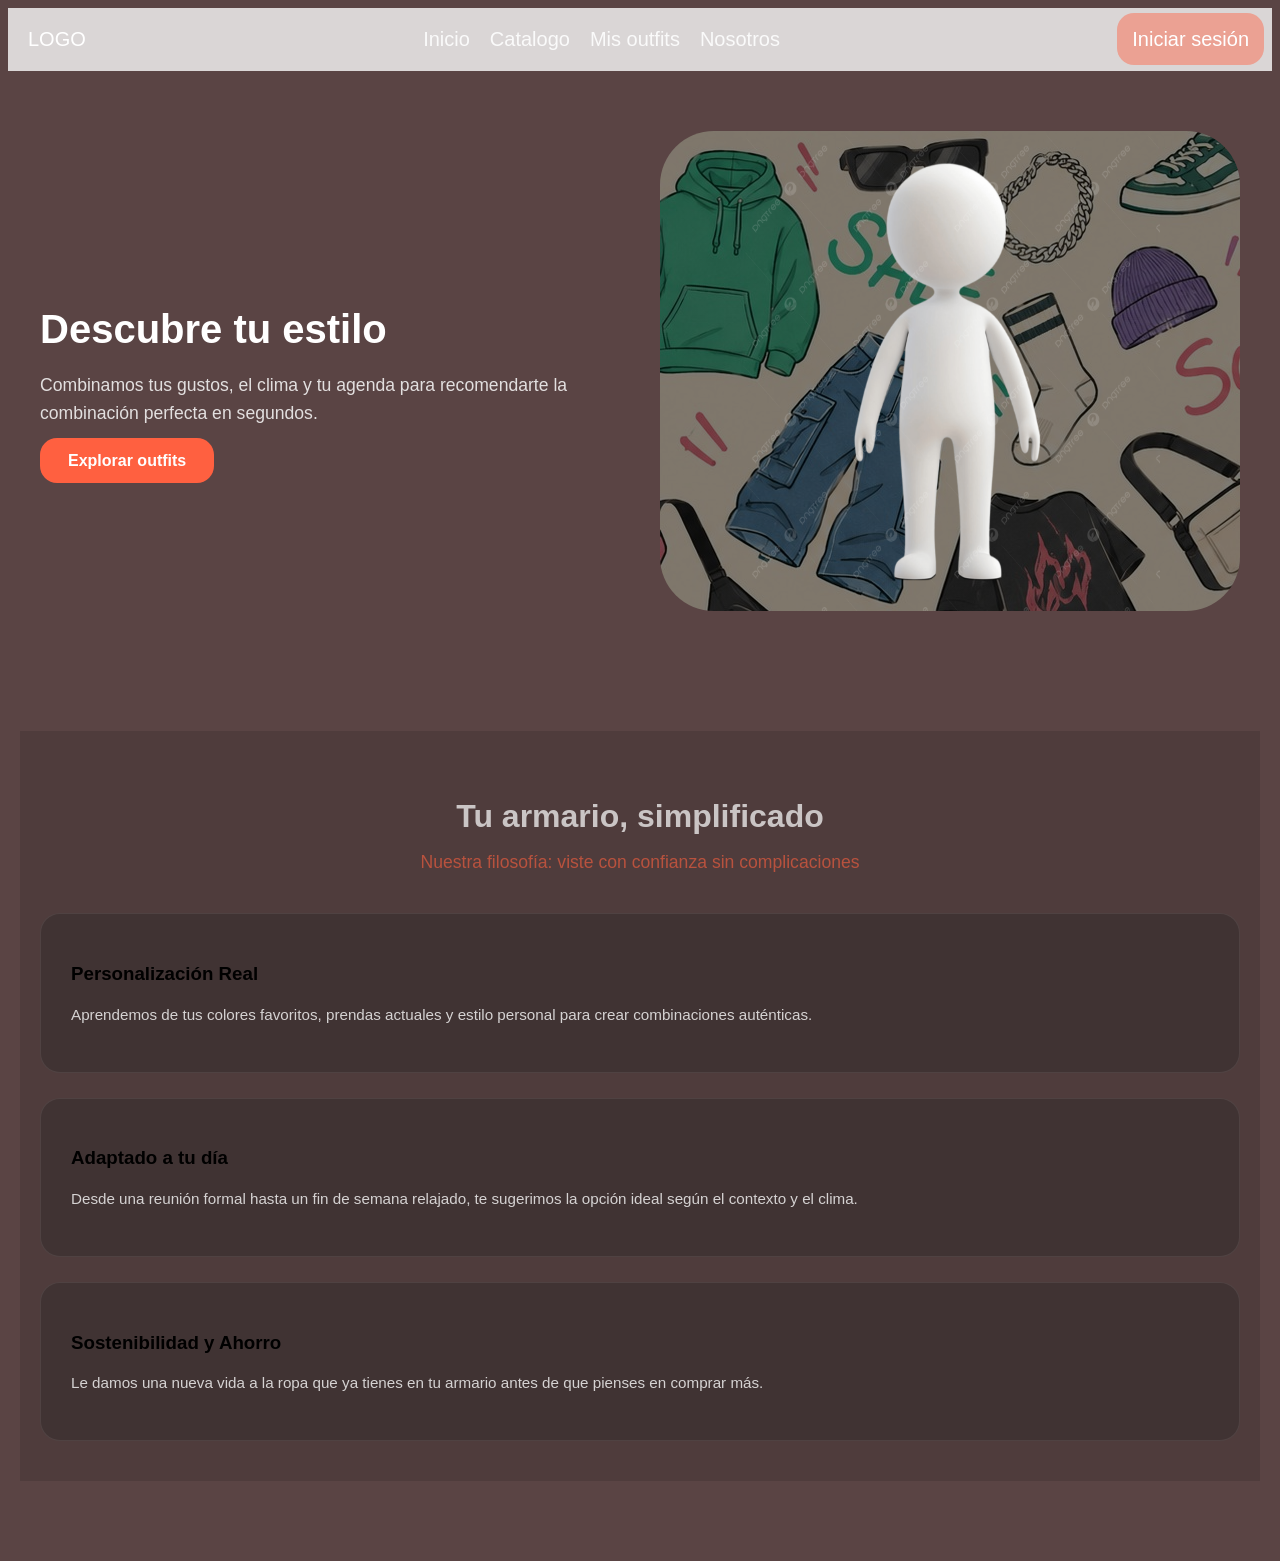
==== index.html @ 8ab4f43d "Trabajo-grupal" ====
<!DOCTYPE html>

<!-- Etiqueta para escribir en el idioma inglés -->
<html lang="en">


<!-- Etiqueta para información del navegador -->
<head>
		<!-- Etiqueta para caracteres especiales  -->
    <meta charset="UTF-8">
    
    <!-- Etiqueta para contenido adaptable -->
    <meta name="viewport" content="width=device-width, initial-scale=1.0">
    
    <!-- Etiqueta para el título de la página web  -->
    <title>VISTE</title>
    
    <!-- Etiqueta para cargar fuentes-->
    <link rel="preconnect" href="https://fonts.googleapis.com">
    <link rel="preconnect" href="https://fonts.gstatic.com" crossorigin>
    <link href="https://fonts.googleapis.com/css2?family=Lato:ital,wght@0,100;0,300;0,400;0,700;0,900;1,100;1,300;1,400;1,700;1,900&family=Roboto:ital,wght@0,100..900;1,100..900&display=swap" rel="stylesheet">
    
    <!-- Etiqueta para cargar hoja de estilos CSS -->
    <link rel="stylesheet" href=./src/css/normalize.css">
    
    <!-- Etiqueta para restablecer estilos de los navegadores -->
    <link rel="stylesheet" href="./src/css/styles.css">
    
    <!-- Etiqueta para cargar un favicon-->
    <link rel="shortcut icon" href="https://cdn-icons-png.flaticon.com/512/877/877669.png" type="image/x-icon">
    
</head>

<body>
    <header class="navbar">
        <a href="#" class="logo">LOGO</a>
        <nav class="nav-links">
            <a href="#">Inicio</a>
            <a href="#">Catalogo</a>
            <a href="#">Mis outfits</a>
            <a href="#">Nosotros</a>
        </nav>
        <div class="nav-cta">
            <a href="#" class="btn-login">Iniciar sesión</a>
        </div>
    </header>

    <!-- Start - Section Main -->
<!-- Start - Main Content -->
    <main>
        <!-- Hero Section -->
        <section class="hero">
            <div class="hero-content">
                <div class="hero-text">
                    <h1 class="hero-title">Descubre tu estilo </h1>
                    <p class="hero-description">
                        Combinamos tus gustos, el clima y tu agenda para recomendarte la combinación perfecta en segundos.
                    </p>
                    <a href="#" class="button hero-button">Explorar outfits</a>
                </div>
        
            </div>

            <div class="hero-img">
                <img src="./src/images/humano1.png" alt="Modelo con outfit recomendado" loading="lazy">
            </div>
        </section>

        <!-- About Section (Filosofía VISTE) -->
        <section class="about" id="nosotros">
            <div class="about-header">
                <h2>Tu armario, simplificado</h2>
                <p>Nuestra filosofía: viste con confianza sin complicaciones</p>
            </div>

            <div class="about-grid">
                <div class="about-card">
                    <h3>Personalización Real</h3>
                    <p>Aprendemos de tus colores favoritos, prendas actuales y estilo personal para crear combinaciones auténticas.</p>
                </div>

                <div class="about-card">
                    <h3>Adaptado a tu día</h3>
                    <p>Desde una reunión formal hasta un fin de semana relajado, te sugerimos la opción ideal según el contexto y el clima.</p>
                </div>

                <div class="about-card">
                    <h3>Sostenibilidad y Ahorro</h3>
                    <p>Le damos una nueva vida a la ropa que ya tienes en tu armario antes de que pienses en comprar más.</p>
                </div>
            </div>
        </section>
    </main>
    <!-- End - Main Content -->
    <!-- End - Section Main -->

</body>
</html>
---- src/css/styles.css ----
:root {
    --color1: 59, 47, 47;
    --color2: 90, 68, 68;
    --color3: 255, 96, 64;
    --color4: 250, 250, 250;
    --color5: 255, 255, 255;
    --fuentePrincipal: "Poppins", sans-serif;
    --fuenteSecundaria: "Lato", sans-serif;
}


body {
    font-family: var(--fuentePrincipal);
    background-color: rgb(var(--color2));
}
.navbar {
    background-color: rgba(var(--color4), 0.80);
    padding: 20px;
    border-radius: 0px, 23px;
    font-size: 20px;
    display:flex;
    align-items: center;
    justify-content:space-between;
}

.navbar a {
    color: rgb(var(--color5));
    text-decoration: none;
}

.navbar a:visited {
    color: rgb(var(--color3));
}

.nav-links {
    color: var(--color2);
    display: flex;
    gap: 20px;

}

.nav-links a {
    color: rgb(var(--color4));
    text-decoration: none;
}

.nav-links a:visited {
    color: rgb(var(--color4));
}

.navbar a:hover {
    color: rgb(var(--color3));
}

.btn-login {
    border-radius: 17px;
    padding: 15px;
    margin-right:-12px ;
    background-color: rgba(var(--color3), 0.45);
}
.btn-login a:hover {
    color: rgb(var(--color5));
}
.nav-cta a:visited{
    color: rgb(var(--color5));

}

/* ================================
SECCIÓN MAIN (HERO) & ABOUT
================================ */
.hero {
    padding: 60px 20px;
    display: grid;
    grid-template-columns: 1fr 1fr;
    gap: 40px;
    align-items: center;
    max-width: 1200px;
    margin: 0 auto;

}

.hero-content {
    display: flex;
    flex-direction: column;
    gap: 30px;

}

.hero-title {
    color: rgb(var(--color5));
    font-size: 2.5rem;
    line-height: 1.2;
    margin-bottom: 15px;
}

.hero-description {
    color: rgba(var(--color4), 0.85);
    font-size: 1.1rem;
    line-height: 1.6;
    margin-bottom: 25px;
}

.hero-button {
    background-color: rgb(var(--color3));
    color: rgb(var(--color5));
    padding: 14px 28px;
    border-radius: 17px;
    text-decoration: none;
    font-weight: bold;
}

    

.hero-img {
    display: flex;
    justify-content: center;
    border-radius:54px ;
    background: linear-gradient(rgba(0, 0, 0, 0.5), rgba(0, 0, 0, 0.5)), url('/src/images/fondo.jpeg');}


.hero-img img {
    width: 100%;
    max-width: 420px;
    height: 480px;
    border-radius: 24px;
    opacity: 100%;
}


/* ================================
   SECCIÓN ABOUT (FILOSOFÍA)
   ================================ */
.about {
    max-width: 1200px;
    margin: 60px auto 80px;
    padding: 40px 20px;
    background-color: rgba(var(--color1), 0.35);
}

.about-header {
    text-align: center;
    margin-bottom: 40px;
}

.about-header h2 {
    color: rgba(var(--color5),0.70);
    font-size: 2rem;
    margin-bottom: 10px;
}

.about-header p {
    color: rgba(var(--color3),0.60);
    font-size: 1.1rem;
}

.about-grid {
    display: grid;
    gap: 25px;
}

.about-card {
    background-color: rgba(var(--color1), 0.7);
    padding: 30px;
    border-radius: 20px;
    border: 1px solid rgba(var(--color4), 0.08);
}



.about-card p {
    color: rgba(var(--color4), 0.8);
    line-height: 1.5;
    font-size: 0.95rem;
}

/* Responsive para pantallas pequeñas */
@media (max-width: 768px) {
    .hero {
        grid-template-columns: 1fr;
        text-align: center;
    }
    
    .hero-button {
        align-self: center;
    }

    .hero-services {
        justify-content: center;
    }
}
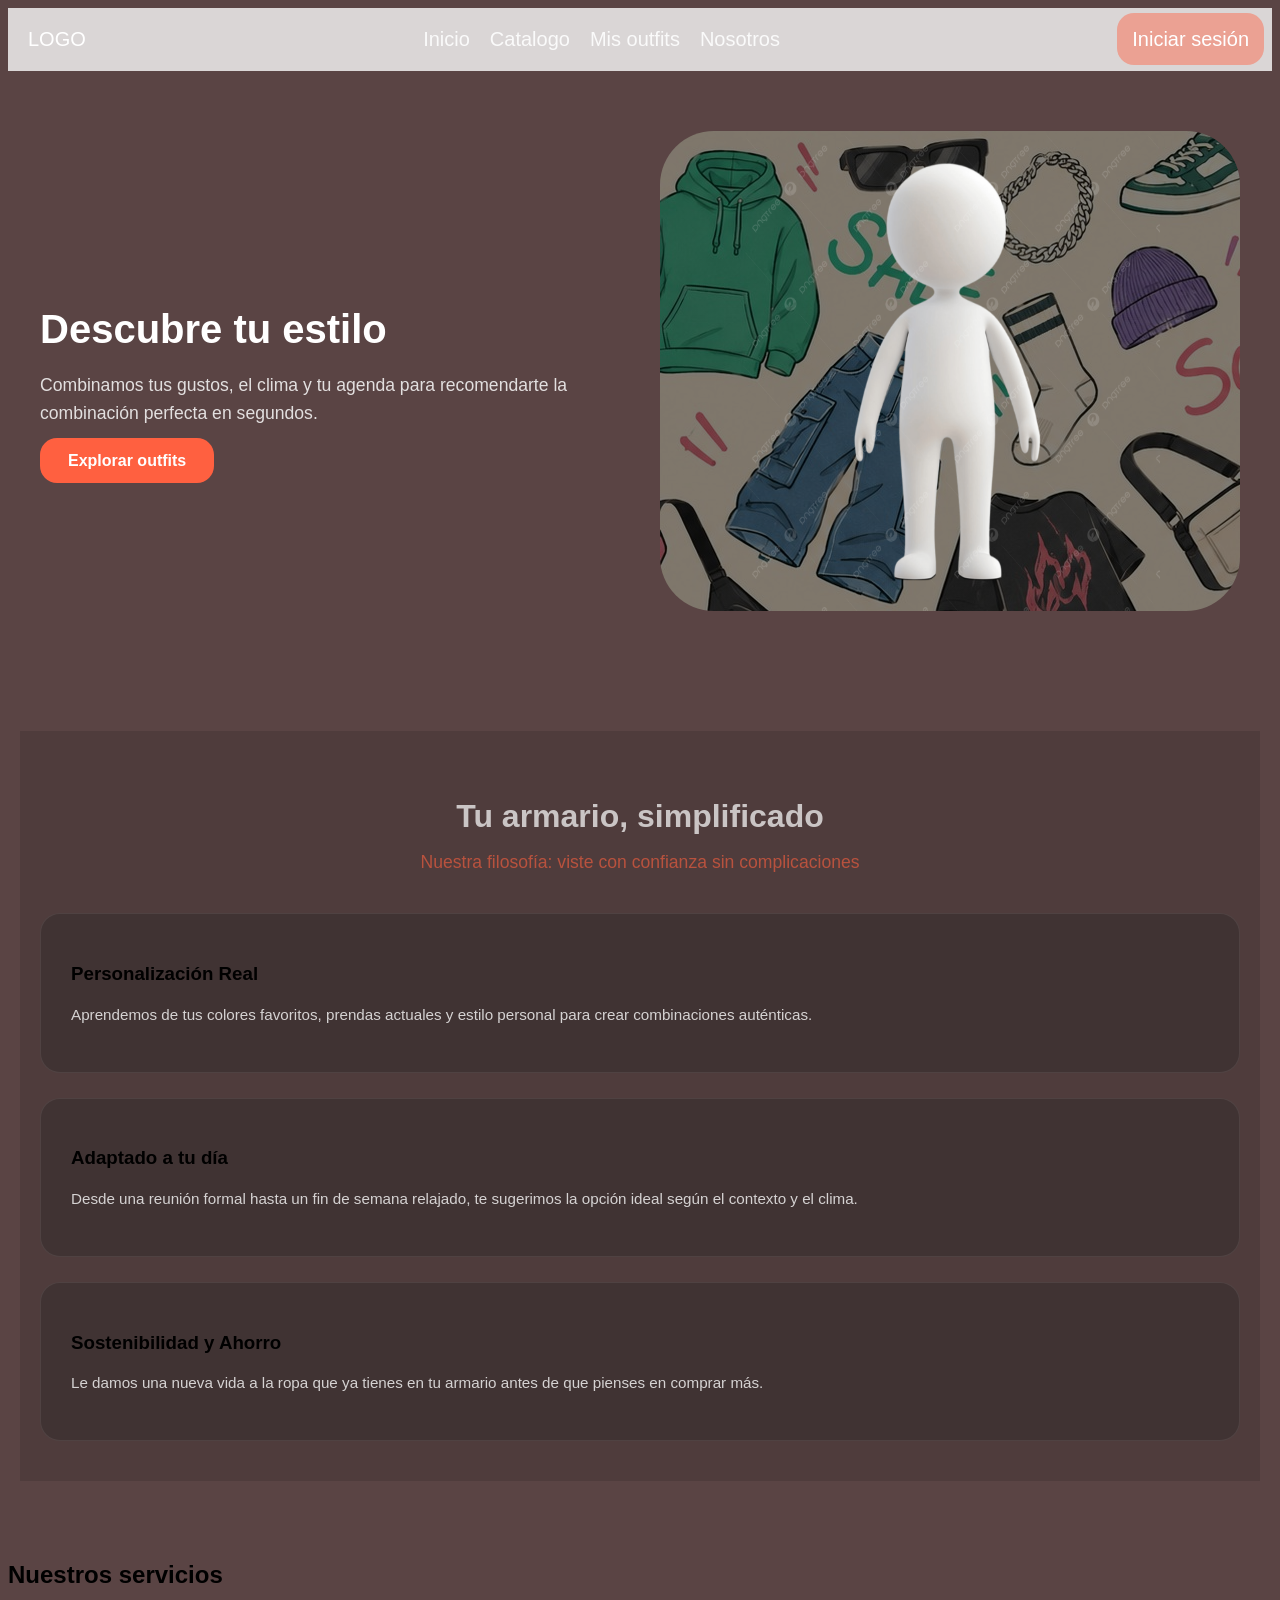
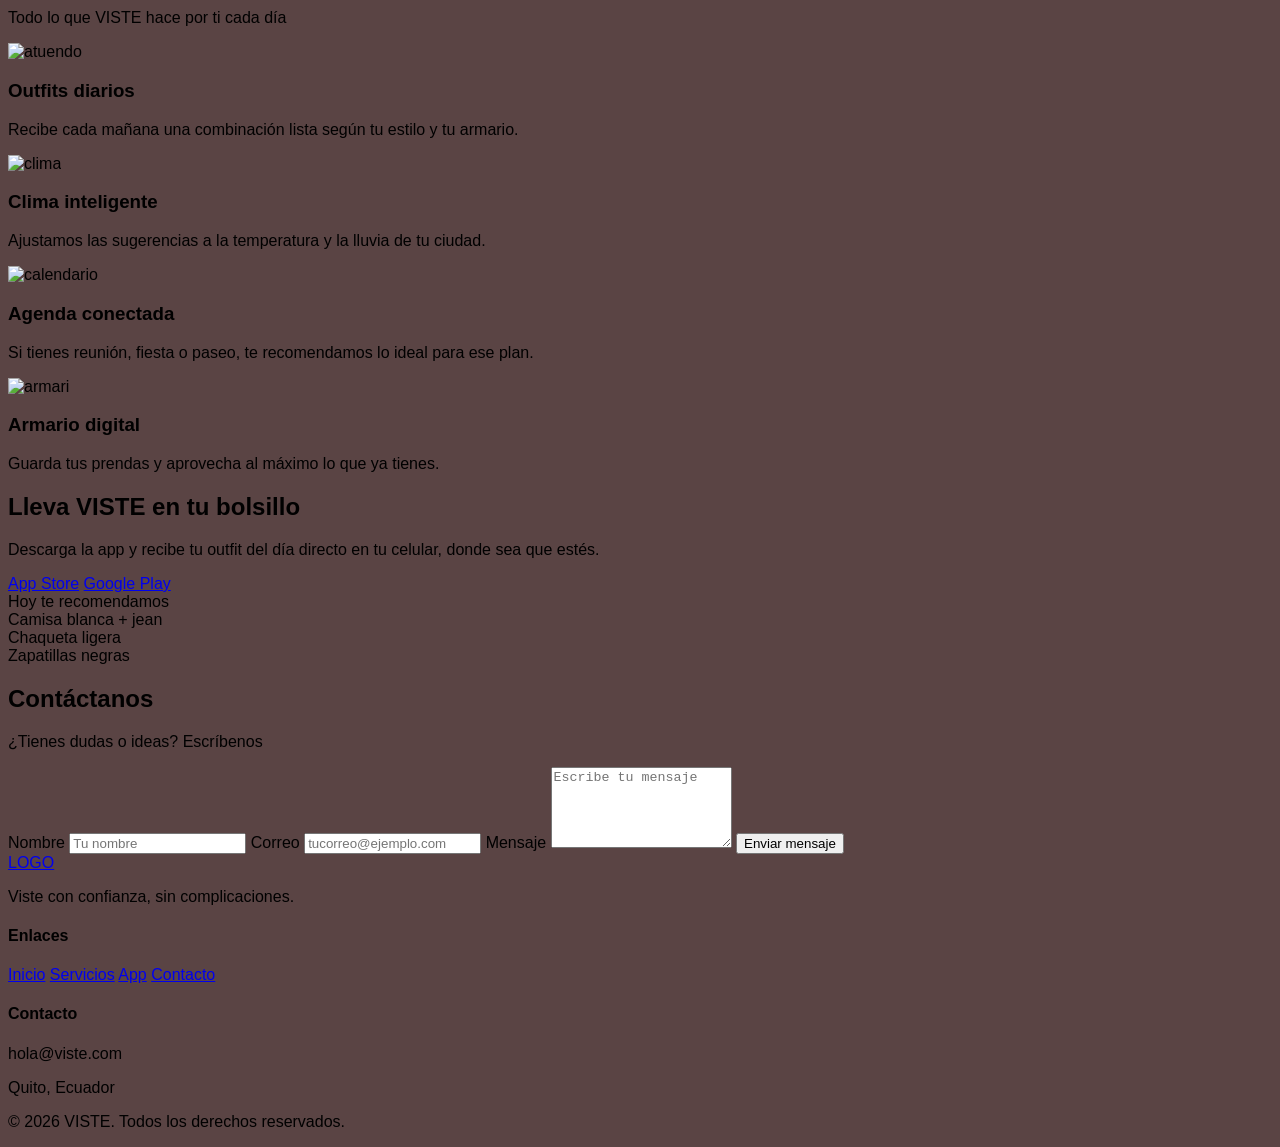
==== commit 5523d18b: "Actualización del index.html Updated favicon link and added services section with descriptions." ====
--- a/index.html
+++ b/index.html
@@ -8,27 +8,27 @@
 <head>
 		<!-- Etiqueta para caracteres especiales  -->
     <meta charset="UTF-8">
-    
+
     <!-- Etiqueta para contenido adaptable -->
     <meta name="viewport" content="width=device-width, initial-scale=1.0">
-    
+
     <!-- Etiqueta para el título de la página web  -->
     <title>VISTE</title>
-    
+
     <!-- Etiqueta para cargar fuentes-->
     <link rel="preconnect" href="https://fonts.googleapis.com">
     <link rel="preconnect" href="https://fonts.gstatic.com" crossorigin>
     <link href="https://fonts.googleapis.com/css2?family=Lato:ital,wght@0,100;0,300;0,400;0,700;0,900;1,100;1,300;1,400;1,700;1,900&family=Roboto:ital,wght@0,100..900;1,100..900&display=swap" rel="stylesheet">
-    
+
     <!-- Etiqueta para cargar hoja de estilos CSS -->
-    <link rel="stylesheet" href=./src/css/normalize.css">
-    
+    <link rel="stylesheet" href="./src/css/normalize.css">
+
     <!-- Etiqueta para restablecer estilos de los navegadores -->
     <link rel="stylesheet" href="./src/css/styles.css">
-    
+
     <!-- Etiqueta para cargar un favicon-->
-    <link rel="shortcut icon" href="https://cdn-icons-png.flaticon.com/512/877/877669.png" type="image/x-icon">
-    
+    <link rel="icon" type="image/png" href="./src/images/gancho-de-ropa.png">
+
 </head>
 
 <body>
@@ -58,7 +58,7 @@
                     </p>
                     <a href="#" class="button hero-button">Explorar outfits</a>
                 </div>
-        
+
             </div>
 
             <div class="hero-img">
@@ -90,9 +90,113 @@
                 </div>
             </div>
         </section>
+
+        <!-- Services Section -->
+        <section class="services" id="servicios">
+            <div class="section-header">
+                <h2>Nuestros servicios</h2>
+                <p>Todo lo que VISTE hace por ti cada día</p>
+            </div>
+
+            <div class="services-grid">
+                <div class="service-card">
+                    <img src="src/images/3690713.png" alt="atuendo" class="service-icon">
+                    <h3>Outfits diarios</h3>
+                    <p>Recibe cada mañana una combinación lista según tu estilo y tu armario.</p>
+                </div>
+
+                <div class="service-card">
+                    <img src="src/images/clima.png" alt="clima" class="service-icon">
+                    <h3>Clima inteligente</h3>
+                    <p>Ajustamos las sugerencias a la temperatura y la lluvia de tu ciudad.</p>
+                </div>
+
+                <div class="service-card">
+                    <img src="src/images/6811282.png" alt="calendario" class="service-icon">
+                    <h3>Agenda conectada</h3>
+                    <p>Si tienes reunión, fiesta o paseo, te recomendamos lo ideal para ese plan.</p>
+                </div>
+
+                <div class="service-card">
+                    <img src="src/images/1237861.png" alt="armari" class="service-icon">
+                    <h3>Armario digital</h3>
+                    <p>Guarda tus prendas y aprovecha al máximo lo que ya tienes.</p>
+                </div>
+            </div>
+        </section>
+
+        <!-- App Section -->
+        <section class="app" id="app">
+            <div class="app-text">
+                <h2>Lleva VISTE en tu bolsillo</h2>
+                <p>
+                    Descarga la app y recibe tu outfit del día directo en tu celular,
+                    donde sea que estés.
+                </p>
+                <div class="app-buttons">
+                    <a href="#" class="store-btn">App Store</a>
+                    <a href="#" class="store-btn">Google Play</a>
+                </div>
+            </div>
+
+            <div class="app-phone">
+                <div class="phone-screen">
+                    <span class="phone-title">Hoy te recomendamos</span>
+                    <div class="phone-card">Camisa blanca + jean</div>
+                    <div class="phone-card">Chaqueta ligera</div>
+                    <div class="phone-card">Zapatillas negras</div>
+                </div>
+            </div>
+        </section>
+
+        <!-- Contact Section -->
+        <section class="contact" id="contacto">
+            <div class="section-header">
+                <h2>Contáctanos</h2>
+                <p>¿Tienes dudas o ideas? Escríbenos</p>
+            </div>
+
+            <form class="contact-form" action="#" method="post">
+                <label for="nombre">Nombre</label>
+                <input type="text" id="nombre" name="nombre" placeholder="Tu nombre">
+
+                <label for="correo">Correo</label>
+                <input type="email" id="correo" name="correo" placeholder="tucorreo@ejemplo.com">
+
+                <label for="mensaje">Mensaje</label>
+                <textarea id="mensaje" name="mensaje" rows="5" placeholder="Escribe tu mensaje"></textarea>
+
+                <button type="submit" class="button contact-button">Enviar mensaje</button>
+            </form>
+        </section>
     </main>
+    <!--Section footer-->
+    <footer class="footer">
+        <div class="footer-content">
+            <div class="footer-brand">
+                <a href="#" class="logo">LOGO</a>
+                <p>Viste con confianza, sin complicaciones.</p>
+            </div>
+
+            <nav class="footer-links">
+                <h4>Enlaces</h4>
+                <a href="#">Inicio</a>
+                <a href="#servicios">Servicios</a>
+                <a href="#app">App</a>
+                <a href="#contacto">Contacto</a>
+            </nav>
+
+            <div class="footer-contact">
+                <h4>Contacto</h4>
+                <p>hola@viste.com</p>
+                <p>Quito, Ecuador</p>
+            </div>
+        </div>
+
+        <p class="footer-copy">© 2026 VISTE. Todos los derechos reservados.</p>
+    </footer>
     <!-- End - Main Content -->
     <!-- End - Section Main -->
 
 </body>
-</html>+</html>
